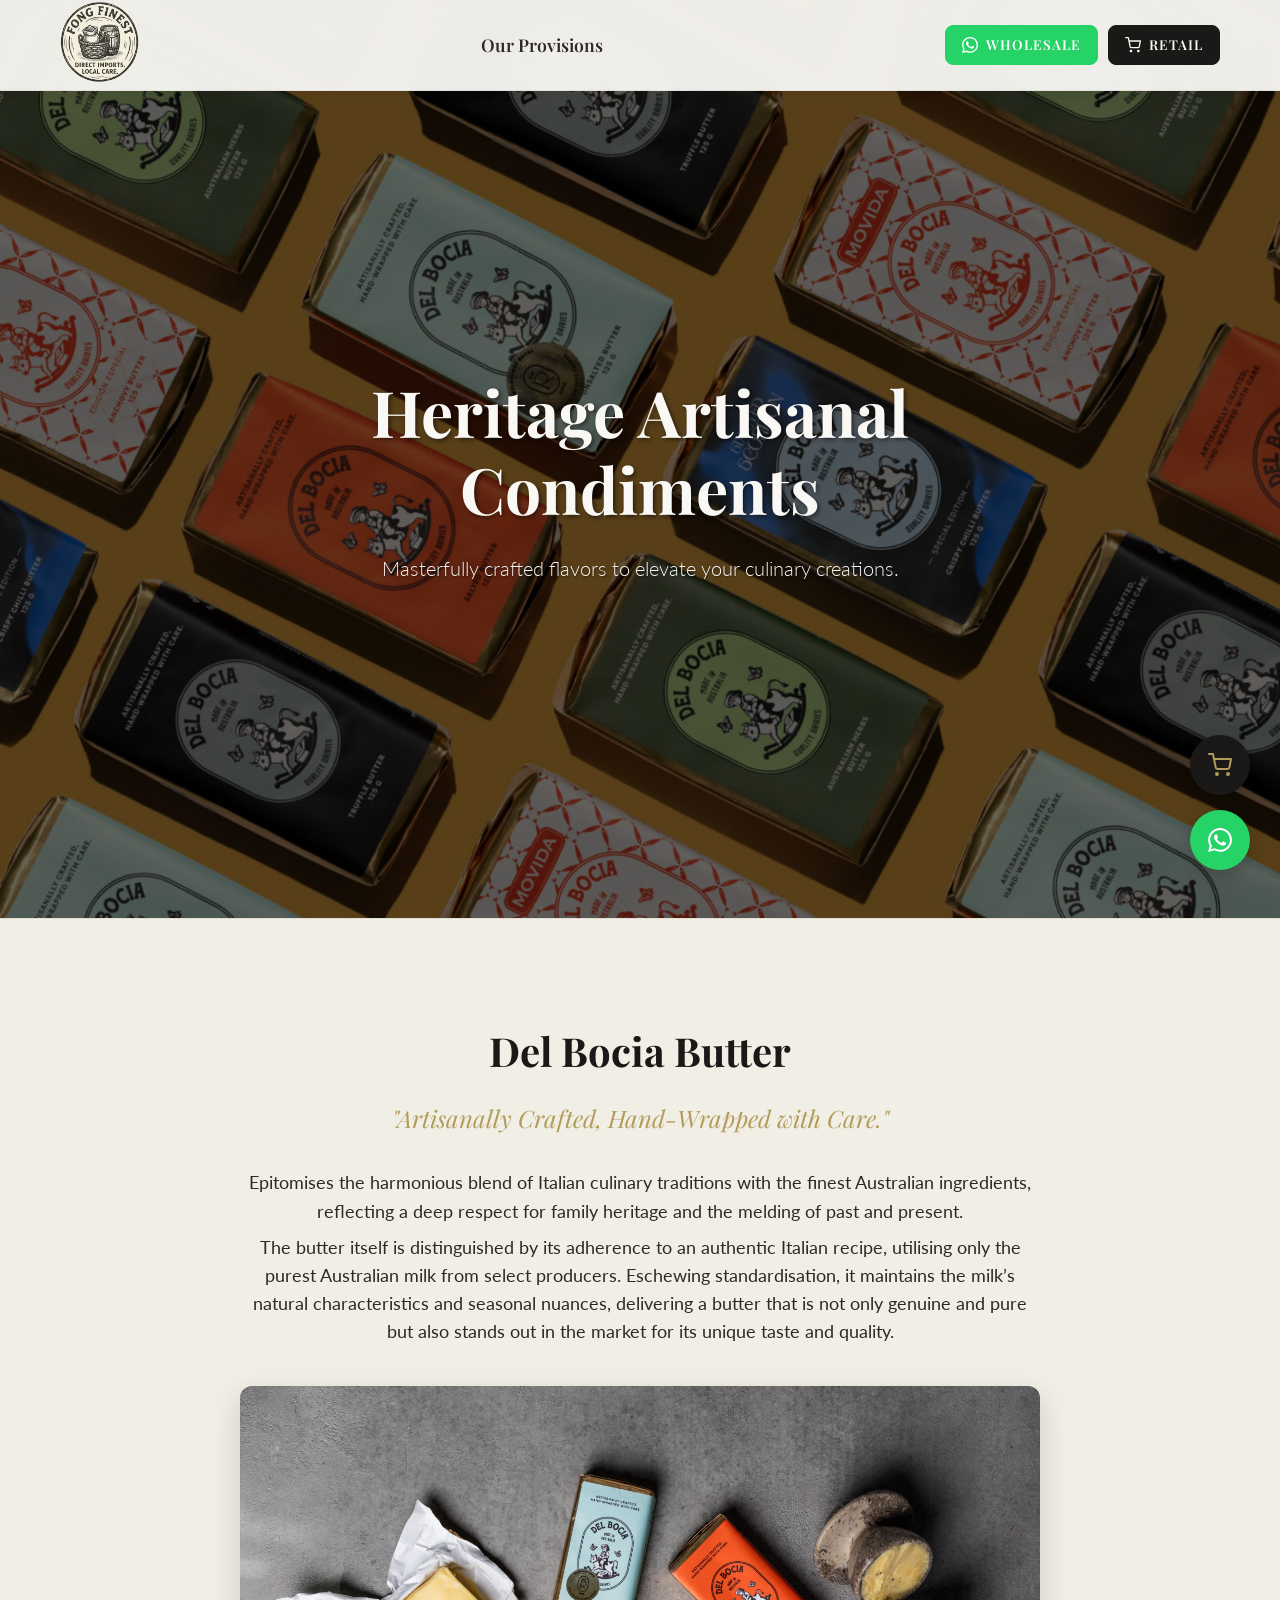
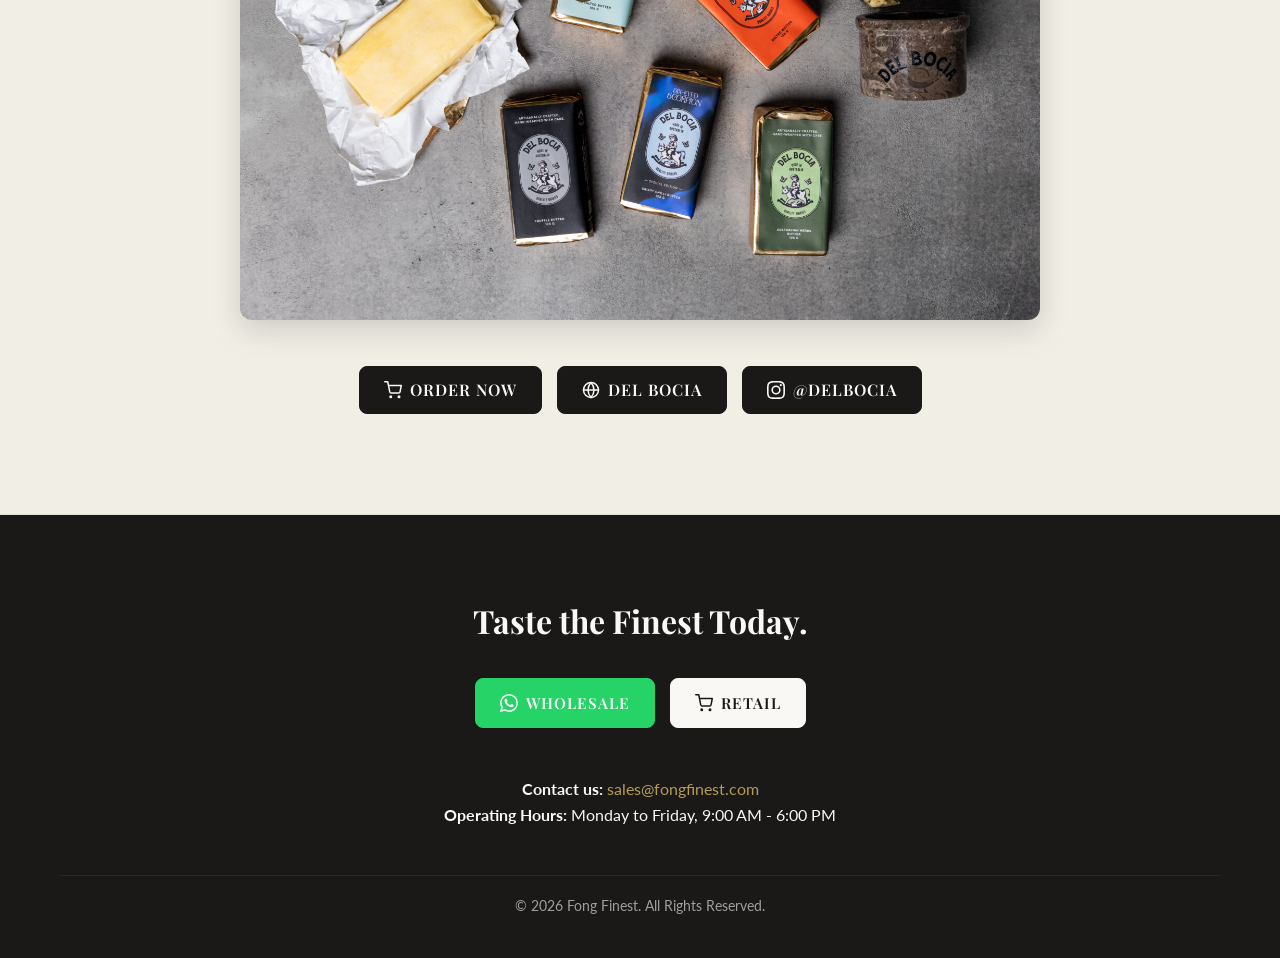
==== butter.html @ 6e46951b "feat: Add Del Bocia Butter product page and update hero rotation" ====
<!DOCTYPE html>
<html lang="en">
<head>
    <meta charset="UTF-8">
    <meta name="viewport" content="width=device-width, initial-scale=1.0">
    <title>Heritage Artisanal Condiments | Fong Finest</title>
    <meta name="description" content="Discover our Premium Condiments, featuring Del Bocia Butter.">
    
    <!-- Open Graph Meta Tags for Link Previews (WhatsApp, Telegram, etc.) -->
    <meta property="og:title" content="Del Bocia | Artisan Melbourne Butter">
    <meta property="og:description" content="Melbourne's premium butter, from an ancient Italian recipe. Genuine, exceptional, not for ordinary people.">
    <meta property="og:image" content="https://fongfinest.com/assets/DelBocia_hero1.jpg">
    <meta property="og:image:width" content="600">
    <meta property="og:url" content="https://delbocia.com.au/">
    <meta property="og:type" content="website">
    <link rel="icon" href="assets/favicon.png" type="image/png">
    <link rel="preconnect" href="https://fonts.googleapis.com">
    <link rel="preconnect" href="https://fonts.gstatic.com" crossorigin>
    <link href="https://fonts.googleapis.com/css2?family=Lato:wght@300;400;700&family=Playfair+Display:ital,wght@0,400;0,600;0,700;1,400&display=swap" rel="stylesheet">
    <link rel="stylesheet" href="style.css">
</head>
<body>
    <header class="navbar">
        <div class="container nav-content">
            <a href="index.html" class="logo">
                <img src="assets/logo.png" alt="Fong Finest Logo">
            </a>
            <nav class="nav-links">
                <a href="index.html#about">Our Provisions</a>
            </nav>
            <div class="nav-actions" style="display: flex; gap: 10px;">
                <a href="https://wa.me/6587593091" target="_blank" rel="noopener noreferrer" class="btn btn-whatsapp" style="display: flex; align-items: center; gap: 8px; font-size: 0.85rem; padding: 8px 16px;">
                    <svg xmlns="http://www.w3.org/2000/svg" width="16" height="16" viewBox="0 0 24 24" fill="currentColor"><path d="M17.472 14.382c-.297-.149-1.758-.867-2.03-.967-.273-.099-.471-.148-.67.15-.197.297-.767.966-.94 1.164-.173.199-.347.223-.644.075-.297-.15-1.255-.463-2.39-1.475-.888-.788-1.489-1.761-1.663-2.06-.173-.297-.018-.458.13-.606.134-.133.298-.347.446-.52.149-.174.198-.298.298-.497.099-.198.05-.371-.025-.52-.075-.149-.669-1.612-.916-2.207-.242-.579-.487-.5-.669-.51a12.8 12.8 0 0 0-.57-.01c-.198 0-.52.074-.792.372-.272.297-1.04 1.016-1.04 2.479 0 1.462 1.065 2.875 1.213 3.074.149.198 2.096 3.2 5.077 4.487.709.306 1.262.489 1.694.625.712.227 1.36.195 1.871.118.571-.085 1.758-.719 2.006-1.413.248-.694.248-1.289.173-1.413-.074-.124-.272-.198-.57-.347m-5.421 7.403h-.004a9.87 9.87 0 0 1-5.031-1.378l-.361-.214-3.741.982.998-3.648-.235-.374a9.86 9.86 0 0 1-1.51-5.26c.001-5.45 4.436-9.884 9.888-9.884 2.64 0 5.122 1.03 6.988 2.898a9.825 9.825 0 0 1 2.893 6.994c-.003 5.45-4.437 9.884-9.885 9.884m8.413-18.297A11.815 11.815 0 0 0 12.05 0C5.495 0 .16 5.335.157 11.892c0 2.096.547 4.142 1.588 5.945L.057 24l6.305-1.654a11.882 11.882 0 0 0 5.683 1.448h.005c6.554 0 11.89-5.335 11.893-11.893a11.821 11.821 0 0 0-3.48-8.413Z"/></svg>
                    Wholesale
                </a>
                <a href="https://order.fongfinest.com" target="_blank" rel="noopener noreferrer" class="btn btn-primary" style="display: flex; align-items: center; gap: 8px; font-size: 0.85rem; padding: 8px 16px;">
                    <svg xmlns="http://www.w3.org/2000/svg" width="16" height="16" viewBox="0 0 24 24" fill="none" stroke="currentColor" stroke-width="2" stroke-linecap="round" stroke-linejoin="round"><circle cx="9" cy="21" r="1"></circle><circle cx="20" cy="21" r="1"></circle><path d="M1 1h4l2.68 13.39a2 2 0 0 0 2 1.61h9.72a2 2 0 0 0 2-1.61L23 6H6"></path></svg>
                    Retail
                </a>
            </div>
            
            <button class="mobile-menu-toggle" aria-label="Toggle Menu">
                <span></span>
                <span></span>
                <span></span>
            </button>
        </div>
    </header>

    <main>
        <!-- Hero Section -->
        <section class="hero fade-in-up" style="background-image: url('assets/DelBocia_hero2.jpg'); background-color: #333; background-size: cover; background-position: center;">
            <div class="hero-overlay" style="background: rgba(0,0,0,0.6);"></div>
            <div class="container hero-content">
                <h1 class="hero-title">Heritage Artisanal Condiments</h1>
                <p class="hero-subtitle">Masterfully crafted flavors to elevate your culinary creations.</p>
            </div>
        </section>

        <!-- Product Section -->
        <section class="section about-section bg-cream">
            <div class="container about-container fade-in-up">
                <div class="about-text text-center" style="max-width: 800px; margin: 0 auto;">
                    <h2 class="section-title">Del Bocia Butter</h2>
                    <p class="tagline">"Artisanally Crafted, Hand-Wrapped with Care."</p>
                    <p class="body-text mt-4">Epitomises the harmonious blend of Italian culinary traditions with the finest Australian ingredients, reflecting a deep respect for family heritage and the melding of past and present.</p>
                    <p class="body-text mt-2">The butter itself is distinguished by its adherence to an authentic Italian recipe, utilising only the purest Australian milk from select producers. Eschewing standardisation, it maintains the milk’s natural characteristics and seasonal nuances, delivering a butter that is not only genuine and pure but also stands out in the market for its unique taste and quality.</p>
                    
                    <div style="margin: 40px 0;">
                        <img src="assets/DelBocia_hero1.jpg" alt="Del Bocia Premium Butter" style="max-width: 100%; border-radius: 12px; box-shadow: 0 10px 30px rgba(0,0,0,0.15);">
                    </div>
                    
                    <div style="display: flex; justify-content: center; gap: 15px; margin-top: 30px; flex-wrap: wrap;">
                        <a href="https://take.app/fongfinest/p/cmt3p95bo000a0ahrozds32z4" target="_blank" rel="noopener noreferrer" class="btn btn-primary" style="display: inline-flex; align-items: center; justify-content: center; gap: 8px;">
                            <svg xmlns="http://www.w3.org/2000/svg" width="18" height="18" viewBox="0 0 24 24" fill="none" stroke="currentColor" stroke-width="2" stroke-linecap="round" stroke-linejoin="round"><circle cx="9" cy="21" r="1"></circle><circle cx="20" cy="21" r="1"></circle><path d="M1 1h4l2.68 13.39a2 2 0 0 0 2 1.61h9.72a2 2 0 0 0 2-1.61L23 6H6"></path></svg>
                            Order Now
                        </a>
                        <a href="https://delbocia.com.au/" target="_blank" rel="noopener noreferrer" class="btn btn-primary" style="display: inline-flex; align-items: center; justify-content: center; gap: 8px;">
                            <svg xmlns="http://www.w3.org/2000/svg" width="18" height="18" viewBox="0 0 24 24" fill="none" stroke="currentColor" stroke-width="2" stroke-linecap="round" stroke-linejoin="round"><circle cx="12" cy="12" r="10"></circle><line x1="2" y1="12" x2="22" y2="12"></line><path d="M12 2a15.3 15.3 0 0 1 4 10 15.3 15.3 0 0 1-4 10 15.3 15.3 0 0 1-4-10 15.3 15.3 0 0 1 4-10z"></path></svg>
                            Del Bocia
                        </a>
                        <a href="https://www.instagram.com/delbocia" target="_blank" rel="noopener noreferrer" class="btn btn-primary" style="display: inline-flex; align-items: center; justify-content: center; gap: 8px; background-color: var(--vintage-black, #1a1a1a); border-color: var(--vintage-black, #1a1a1a);">
                            <svg xmlns="http://www.w3.org/2000/svg" width="18" height="18" viewBox="0 0 24 24" fill="currentColor"><path d="M12 2.163c3.204 0 3.584.012 4.85.07 3.252.148 4.771 1.691 4.919 4.919.058 1.265.069 1.645.069 4.849 0 3.205-.012 3.584-.069 4.849-.149 3.225-1.664 4.771-4.919 4.919-1.266.058-1.644.07-4.85.07-3.204 0-3.584-.012-4.849-.07-3.26-.149-4.771-1.699-4.919-4.92-.058-1.265-.07-1.644-.07-4.849 0-3.204.013-3.583.07-4.849.149-3.227 1.664-4.771 4.919-4.919 1.266-.057 1.645-.069 4.849-.069zM12 0C8.741 0 8.333.014 7.053.072 2.695.272.273 2.69.073 7.051.014 8.333 0 8.741 0 12c0 3.259.014 3.668.072 4.948.2 4.358 2.618 6.78 6.98 6.98 1.281.058 1.689.072 4.948.072 3.259 0 3.668-.014 4.948-.072 4.354-.2 6.782-2.618 6.979-6.98.059-1.28.073-1.689.073-4.948 0-3.259-.014-3.667-.072-4.947-.196-4.354-2.617-6.78-6.979-6.98C15.668.014 15.259 0 12 0zm0 5.838a6.162 6.162 0 1 0 0 12.324 6.162 6.162 0 0 0 0-12.324zM12 16a4 4 0 1 1 0-8 4 4 0 0 1 0 8zm6.406-11.845a1.44 1.44 0 1 0 0 2.881 1.44 1.44 0 0 0 0-2.881z"/></svg>
                            @delbocia
                        </a>
                    </div>
                </div>
            </div>
        </section>
    </main>

    <!-- Footer -->
    <footer id="contact" class="footer">
        <div class="container footer-content fade-in-up">
            <h2 class="footer-title">Taste the Finest Today.</h2>
            <div style="display: flex; gap: 15px; justify-content: center; flex-wrap: wrap;" class="mt-4">
                <a href="https://wa.me/6587593091" target="_blank" rel="noopener noreferrer" class="btn btn-whatsapp" style="display: flex; align-items: center; gap: 8px; font-size: 0.95rem; padding: 12px 24px;">
                    <svg xmlns="http://www.w3.org/2000/svg" width="18" height="18" viewBox="0 0 24 24" fill="currentColor"><path d="M17.472 14.382c-.297-.149-1.758-.867-2.03-.967-.273-.099-.471-.148-.67.15-.197.297-.767.966-.94 1.164-.173.199-.347.223-.644.075-.297-.15-1.255-.463-2.39-1.475-.888-.788-1.489-1.761-1.663-2.06-.173-.297-.018-.458.13-.606.134-.133.298-.347.446-.52.149-.174.198-.298.298-.497.099-.198.05-.371-.025-.52-.075-.149-.669-1.612-.916-2.207-.242-.579-.487-.5-.669-.51a12.8 12.8 0 0 0-.57-.01c-.198 0-.52.074-.792.372-.272.297-1.04 1.016-1.04 2.479 0 1.462 1.065 2.875 1.213 3.074.149.198 2.096 3.2 5.077 4.487.709.306 1.262.489 1.694.625.712.227 1.36.195 1.871.118.571-.085 1.758-.719 2.006-1.413.248-.694.248-1.289.173-1.413-.074-.124-.272-.198-.57-.347m-5.421 7.403h-.004a9.87 9.87 0 0 1-5.031-1.378l-.361-.214-3.741.982.998-3.648-.235-.374a9.86 9.86 0 0 1-1.51-5.26c.001-5.45 4.436-9.884 9.888-9.884 2.64 0 5.122 1.03 6.988 2.898a9.825 9.825 0 0 1 2.893 6.994c-.003 5.45-4.437 9.884-9.885 9.884m8.413-18.297A11.815 11.815 0 0 0 12.05 0C5.495 0 .16 5.335.157 11.892c0 2.096.547 4.142 1.588 5.945L.057 24l6.305-1.654a11.882 11.882 0 0 0 5.683 1.448h.005c6.554 0 11.89-5.335 11.893-11.893a11.821 11.821 0 0 0-3.48-8.413Z"/></svg>
                    Wholesale
                </a>
                <a href="https://take.app/fongfinest" target="_blank" rel="noopener noreferrer" class="btn btn-primary" style="display: flex; align-items: center; gap: 8px; font-size: 0.95rem; padding: 12px 24px;">
                    <svg xmlns="http://www.w3.org/2000/svg" width="18" height="18" viewBox="0 0 24 24" fill="none" stroke="currentColor" stroke-width="2" stroke-linecap="round" stroke-linejoin="round"><circle cx="9" cy="21" r="1"></circle><circle cx="20" cy="21" r="1"></circle><path d="M1 1h4l2.68 13.39a2 2 0 0 0 2 1.61h9.72a2 2 0 0 0 2-1.61L23 6H6"></path></svg>
                    Retail
                </a>
            </div>
            
            <div class="footer-info mt-6">
                <p><strong>Contact us:</strong> <a href="mailto:sales@fongfinest.com">sales@fongfinest.com</a></p>
                <p><strong>Operating Hours:</strong> Monday to Friday, 9:00 AM - 6:00 PM</p>
            </div>
            
            <div class="footer-bottom mt-6">
                <p>&copy; 2026 Fong Finest. All Rights Reserved.</p>
            </div>
        </div>
    </footer>

    <!-- Floating Action Buttons -->
    <div class="floating-actions" style="position: fixed; bottom: 30px; right: 30px; display: flex; flex-direction: column; gap: 15px; z-index: 1000;">
        <a href="https://take.app/fongfinest" target="_blank" rel="noopener noreferrer" class="floating-btn" aria-label="Retail Shop" style="background-color: var(--vintage-black); color: var(--gold);">
            <svg xmlns="http://www.w3.org/2000/svg" width="24" height="24" viewBox="0 0 24 24" fill="none" stroke="currentColor" stroke-width="2" stroke-linecap="round" stroke-linejoin="round"><circle cx="9" cy="21" r="1"></circle><circle cx="20" cy="21" r="1"></circle><path d="M1 1h4l2.68 13.39a2 2 0 0 0 2 1.61h9.72a2 2 0 0 0 2-1.61L23 6H6"></path></svg>
        </a>
        <a href="https://wa.me/6587593091" target="_blank" rel="noopener noreferrer" class="floating-btn" aria-label="Wholesale Enquiries" style="background-color: #25D366; color: white;">
            <svg xmlns="http://www.w3.org/2000/svg" width="24" height="24" viewBox="0 0 24 24" fill="currentColor"><path d="M17.472 14.382c-.297-.149-1.758-.867-2.03-.967-.273-.099-.471-.148-.67.15-.197.297-.767.966-.94 1.164-.173.199-.347.223-.644.075-.297-.15-1.255-.463-2.39-1.475-.888-.788-1.489-1.761-1.663-2.06-.173-.297-.018-.458.13-.606.134-.133.298-.347.446-.52.149-.174.198-.298.298-.497.099-.198.05-.371-.025-.52-.075-.149-.669-1.612-.916-2.207-.242-.579-.487-.5-.669-.51a12.8 12.8 0 0 0-.57-.01c-.198 0-.52.074-.792.372-.272.297-1.04 1.016-1.04 2.479 0 1.462 1.065 2.875 1.213 3.074.149.198 2.096 3.2 5.077 4.487.709.306 1.262.489 1.694.625.712.227 1.36.195 1.871.118.571-.085 1.758-.719 2.006-1.413.248-.694.248-1.289.173-1.413-.074-.124-.272-.198-.57-.347m-5.421 7.403h-.004a9.87 9.87 0 0 1-5.031-1.378l-.361-.214-3.741.982.998-3.648-.235-.374a9.86 9.86 0 0 1-1.51-5.26c.001-5.45 4.436-9.884 9.888-9.884 2.64 0 5.122 1.03 6.988 2.898a9.825 9.825 0 0 1 2.893 6.994c-.003 5.45-4.437 9.884-9.885 9.884m8.413-18.297A11.815 11.815 0 0 0 12.05 0C5.495 0 .16 5.335.157 11.892c0 2.096.547 4.142 1.588 5.945L.057 24l6.305-1.654a11.882 11.882 0 0 0 5.683 1.448h.005c6.554 0 11.89-5.335 11.893-11.893a11.821 11.821 0 0 0-3.48-8.413Z"/></svg>
        </a>
    </div>

    <script src="script.js"></script>
</body>
</html>
---- style.css ----
:root {
    --cream: #f9f8f4;
    --cream-dark: #f0eee5;
    --charcoal: #2d2a26;
    --vintage-black: #1a1918;
    --gold: #b39b59;
    --gold-dark: #9e8745;
    
    --font-heading: 'Playfair Display', serif;
    --font-body: 'Lato', sans-serif;
}

* {
    margin: 0;
    padding: 0;
    box-sizing: border-box;
}

html {
    scroll-behavior: smooth;
    overscroll-behavior-y: none;
}

body {
    font-family: var(--font-body);
    color: var(--charcoal);
    overscroll-behavior-y: none;
    background-color: var(--cream);
    background-image: url("data:image/svg+xml,%3Csvg width='40' height='40' viewBox='0 0 40 40' xmlns='http://www.w3.org/2000/svg'%3E%3Cpath d='M20 20.5V18H0v-2h20v-2H0v-2h20v-2H0V8h20V6H0V4h20V2H0V0h22v20h2V0h2v20h2V0h2v20h2V0h2v20h2V0h2v20h2v2H20v-1.5zM0 20h2v20H0V20zm4 0h2v20H4V20zm4 0h2v20H8V20zm4 0h2v20h-2V20zm4 0h2v20h-2V20zm4 4h20v2H20v-2zm0 4h20v2H20v-2zm0 4h20v2H20v-2zm0 4h20v2H20v-2z' fill='%23e6e4d8' fill-opacity='0.15' fill-rule='evenodd'/%3E%3C/svg%3E");
    line-height: 1.6;
    overflow-x: hidden;
}

h1, h2, h3, h4, h5, h6 {
    font-family: var(--font-heading);
    color: var(--vintage-black);
    font-weight: 700;
}

a {
    text-decoration: none;
    color: inherit;
}

.container {
    width: 100%;
    max-width: 1200px;
    margin: 0 auto;
    padding: 0 20px;
}

.text-center { text-align: center; }
.mt-2 { margin-top: 0.5rem; }
.mt-4 { margin-top: 2rem; }
.mt-6 { margin-top: 3rem; }

/* Utilities */
.bg-cream { background-color: var(--cream-dark); }
.bg-charcoal { background-color: var(--charcoal); }
.text-cream { color: var(--cream); }
.text-light { color: #e0e0e0; }

/* Buttons */
.btn {
    display: inline-block;
    padding: 10px 24px;
    font-family: var(--font-heading);
    font-weight: 600;
    text-transform: uppercase;
    letter-spacing: 1px;
    border: 1px solid transparent;
    border-radius: 8px;
    cursor: pointer;
    transition: all 0.3s ease;
}

.btn-primary {
    background-color: var(--vintage-black);
    color: var(--cream);
    border-color: var(--vintage-black);
}

.btn-primary:hover {
    background-color: var(--gold);
    border-color: var(--gold);
    color: var(--vintage-black);
}

.btn-whatsapp {
    background-color: #25D366;
    color: white;
    border-color: #25D366;
}

.btn-whatsapp:hover {
    background-color: #128C7E;
    border-color: #128C7E;
    color: white;
}

.btn-large {
    padding: 16px 40px;
    font-size: 1.1rem;
}

/* Navbar */
.navbar {
    background-color: rgba(249, 248, 244, 0.95);
    backdrop-filter: blur(5px);
    position: fixed;
    width: 100%;
    top: 0;
    z-index: 1000;
    box-shadow: 0 2px 10px rgba(0,0,0,0.05);
    border-bottom: 1px solid rgba(0,0,0,0.05);
}

.nav-content {
    display: flex;
    justify-content: space-between;
    align-items: center;
    height: 90px;
}

.logo img {
    height: 80px;
    width: auto;
    transition: height 0.3s ease;
}

.nav-links {
    display: flex;
    gap: 30px;
}

.nav-links a {
    font-family: var(--font-heading);
    font-weight: 600;
    font-size: 1.1rem;
    color: var(--charcoal);
    position: relative;
    transition: color 0.3s;
}

.nav-links a:hover {
    color: var(--gold);
}

.nav-links a::after {
    content: '';
    position: absolute;
    width: 0;
    height: 2px;
    bottom: -4px;
    left: 0;
    background-color: var(--gold);
    transition: width 0.3s ease;
}

.nav-links a:hover::after {
    width: 100%;
}

.mobile-menu-toggle {
    display: none;
    background: none;
    border: none;
    cursor: pointer;
    flex-direction: column;
    gap: 5px;
}

.mobile-menu-toggle span {
    width: 25px;
    height: 2px;
    background-color: var(--charcoal);
    transition: 0.3s;
}

/* Sections */
.section {
    padding: 100px 0;
}

.section-title {
    font-size: 2.5rem;
    margin-bottom: 1rem;
}

/* Hero */
.hero {
    height: 102vh; /* Slightly more than 100vh to push the next section completely out of view */
    min-height: 100vh;
    display: flex;
    align-items: center;
    justify-content: center;
    position: relative;
    background-image: url('assets/DelBocia_hero1.jpg');
    background-size: cover;
    background-position: center;
    background-attachment: fixed;
    text-align: center;
    padding-top: 80px;
}

.hero-overlay {
    position: absolute;
    top: 0; left: 0; right: 0; bottom: 0;
    background: rgba(26, 25, 24, 0.6);
}

.hero-content {
    position: relative;
    z-index: 1;
    color: var(--cream);
    max-width: 800px;
}

.hero-title {
    font-size: 4rem;
    line-height: 1.2;
    margin-bottom: 1.5rem;
    color: var(--cream);
    text-shadow: 2px 2px 4px rgba(0,0,0,0.5);
}

.hero-subtitle {
    font-size: 1.25rem;
    margin-bottom: 2.5rem;
    font-weight: 300;
    text-shadow: 1px 1px 2px rgba(0,0,0,0.5);
}

/* About */
.about-section {
    border-top: 1px solid #e2dfd5;
    border-bottom: 1px solid #e2dfd5;
}

.about-text {
    max-width: 800px;
    margin: 0 auto;
}

.tagline {
    font-family: var(--font-heading);
    font-style: italic;
    font-size: 1.5rem;
    color: var(--gold);
    margin-bottom: 1.5rem;
}

.body-text {
    font-size: 1.1rem;
}

/* Global Grid */
.grid {
    display: grid;
    gap: 30px;
}

/* Flagship Grid */
.flagship-grid {
    grid-template-columns: repeat(auto-fit, minmax(400px, 1fr));
}

.coming-soon-grid {
    grid-template-columns: repeat(auto-fit, minmax(250px, 1fr));
}

.flagship-card {
    background: var(--cream);
    border: 1px solid #e2dfd5;
    overflow: hidden;
    transition: transform 0.4s ease, box-shadow 0.4s ease;
    cursor: pointer;
    border-radius: 12px;
}

.flagship-card:hover {
    transform: translateY(-10px);
    box-shadow: 0 15px 30px rgba(0,0,0,0.08);
}

.card-img {
    height: 400px;
    background-size: cover;
    background-position: center;
    transition: transform 0.6s ease;
}

.flagship-card:hover .card-img {
    transform: scale(1.05);
}

.card-content {
    padding: 35px 25px;
    text-align: center;
    background: var(--cream);
    position: relative;
    z-index: 2;
}

.availability-badge {
    display: inline-block;
    background-color: var(--gold);
    color: var(--vintage-black);
    padding: 5px 12px;
    font-size: 0.75rem;
    font-weight: bold;
    text-transform: uppercase;
    letter-spacing: 1px;
    border-radius: 20px;
    margin-bottom: 15px;
}

.card-title {
    font-size: 1.8rem;
    margin-bottom: 12px;
    color: var(--charcoal);
}

.card-desc {
    font-size: 1.05rem;
    color: #555;
    line-height: 1.6;
}

.coming-soon-teaser {
    padding: 40px 0;
    margin-top: 50px;
    border-top: 1px solid #e2dfd5;
}

.teaser-text {
    font-family: var(--font-heading);
    font-style: italic;
    font-size: 1.2rem;
    color: #888;
}

.blurred-card {
    position: relative;
    cursor: default;
    pointer-events: none;
}

.blurred-card .card-img {
    filter: blur(5px) grayscale(40%);
    transform: scale(1.1); /* Prevents blurred edges from showing background */
}

.blurred-card:hover .card-img {
    transform: scale(1.1); /* Override default hover */
}

.card-overlay {
    position: absolute;
    top: 0; left: 0; right: 0; bottom: 0;
    background: rgba(0,0,0,0.5);
    display: flex;
    flex-direction: column;
    align-items: center;
    justify-content: center;
    color: var(--gold);
    z-index: 3;
}

.card-overlay h3 {
    margin-top: 15px;
    font-size: 1.5rem;
    letter-spacing: 3px;
    text-transform: uppercase;
    font-family: var(--font-heading);
}

/* Advantage */
.advantage-grid {
    grid-template-columns: repeat(auto-fit, minmax(250px, 1fr));
}

.advantage-item {
    text-align: center;
    padding: 30px 20px;
}

.icon-wrapper {
    color: var(--gold);
    margin-bottom: 20px;
}



.advantage-item h4 {
    color: var(--cream);
    font-size: 1.3rem;
    margin-bottom: 15px;
}

.advantage-item p {
    font-size: 0.95rem;
    opacity: 0.8;
}

/* Footer */
.footer {
    background-color: var(--vintage-black);
    color: var(--cream);
    padding: 80px 0 40px;
    text-align: center;
}

.footer-title {
    color: var(--cream);
    font-size: 2rem;
}

.footer .btn-primary {
    background-color: var(--cream);
    color: var(--vintage-black);
    border-color: var(--cream);
}

.footer .btn-primary:hover {
    background-color: var(--gold);
    color: var(--vintage-black);
    border-color: var(--gold);
}

.footer-info a {
    color: var(--gold);
    transition: color 0.3s;
}

.footer-info a:hover {
    color: var(--gold-dark);
}

.footer-bottom {
    border-top: 1px solid rgba(255,255,255,0.1);
    padding-top: 20px;
    font-size: 0.85rem;
    opacity: 0.6;
}

/* Animations */
.fade-in-up {
    opacity: 0;
    transform: translateY(30px);
    transition: opacity 0.8s ease, transform 0.8s ease;
}

.fade-in-up.visible {
    opacity: 1;
    transform: translateY(0);
}

/* Responsive */
@media (max-width: 768px) {
    .nav-content {
        height: 65px;
    }
    
    .logo img {
        height: 55px;
    }

    .nav-links, .cta-nav, .nav-actions {
        display: none;
    }
    
    .mobile-menu-toggle {
        display: flex;
    }
    
    .hero-title {
        font-size: 2.5rem;
    }
    
    .section {
        padding: 60px 0;
    }
    
    .flagship-grid {
        grid-template-columns: 1fr;
    }
}

@media (max-width: 480px) {
    .hero-title {
        font-size: 2rem;
    }
    
    .hero-subtitle {
        font-size: 1rem;
    }
    
    .section-title {
        font-size: 1.8rem;
    }
    
    .footer-title {
        font-size: 1.8rem;
    }
    
    .hero-actions, .footer-content > div {
        flex-direction: column;
        width: 100%;
        padding: 0 20px;
    }
    
    .hero-actions .btn, .footer-content .btn-primary, .footer-content .btn-whatsapp {
        width: 100%;
        justify-content: center;
    }
    
    .floating-btn {
        width: 50px;
        height: 50px;
    }
    
    .floating-btn svg {
        width: 20px;
        height: 20px;
    }
}

/* Floating Action Buttons */
.floating-btn {
    width: 60px;
    height: 60px;
    border-radius: 50%;
    display: flex;
    align-items: center;
    justify-content: center;
    box-shadow: 0 4px 15px rgba(0,0,0,0.2);
    transition: transform 0.3s ease, box-shadow 0.3s ease;
    animation: pulse 2s infinite;
}

.floating-btn:hover {
    transform: translateY(-5px);
    box-shadow: 0 6px 20px rgba(0,0,0,0.3);
    animation: none;
}

@keyframes pulse {
    0% {
        box-shadow: 0 0 0 0 rgba(179, 155, 89, 0.7);
    }
    70% {
        box-shadow: 0 0 0 15px rgba(179, 155, 89, 0);
    }
    100% {
        box-shadow: 0 0 0 0 rgba(179, 155, 89, 0);
    }
}
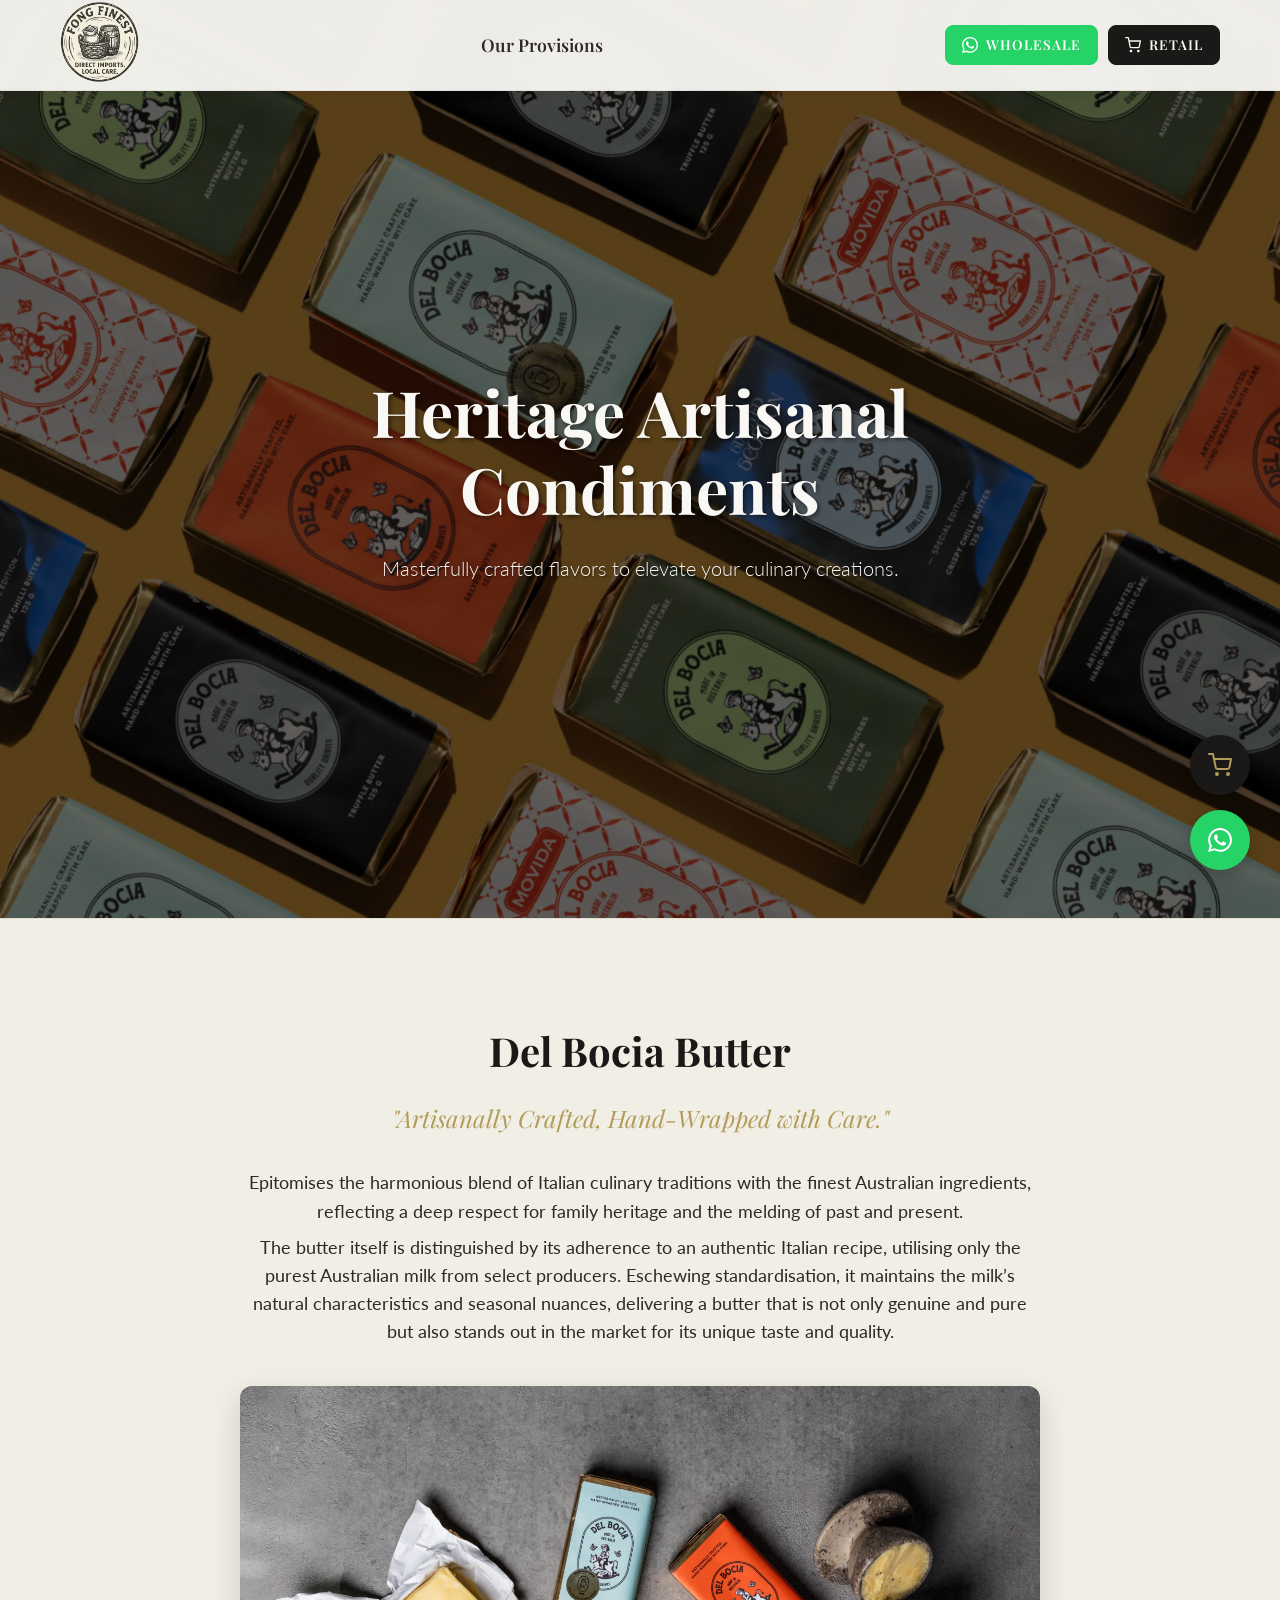
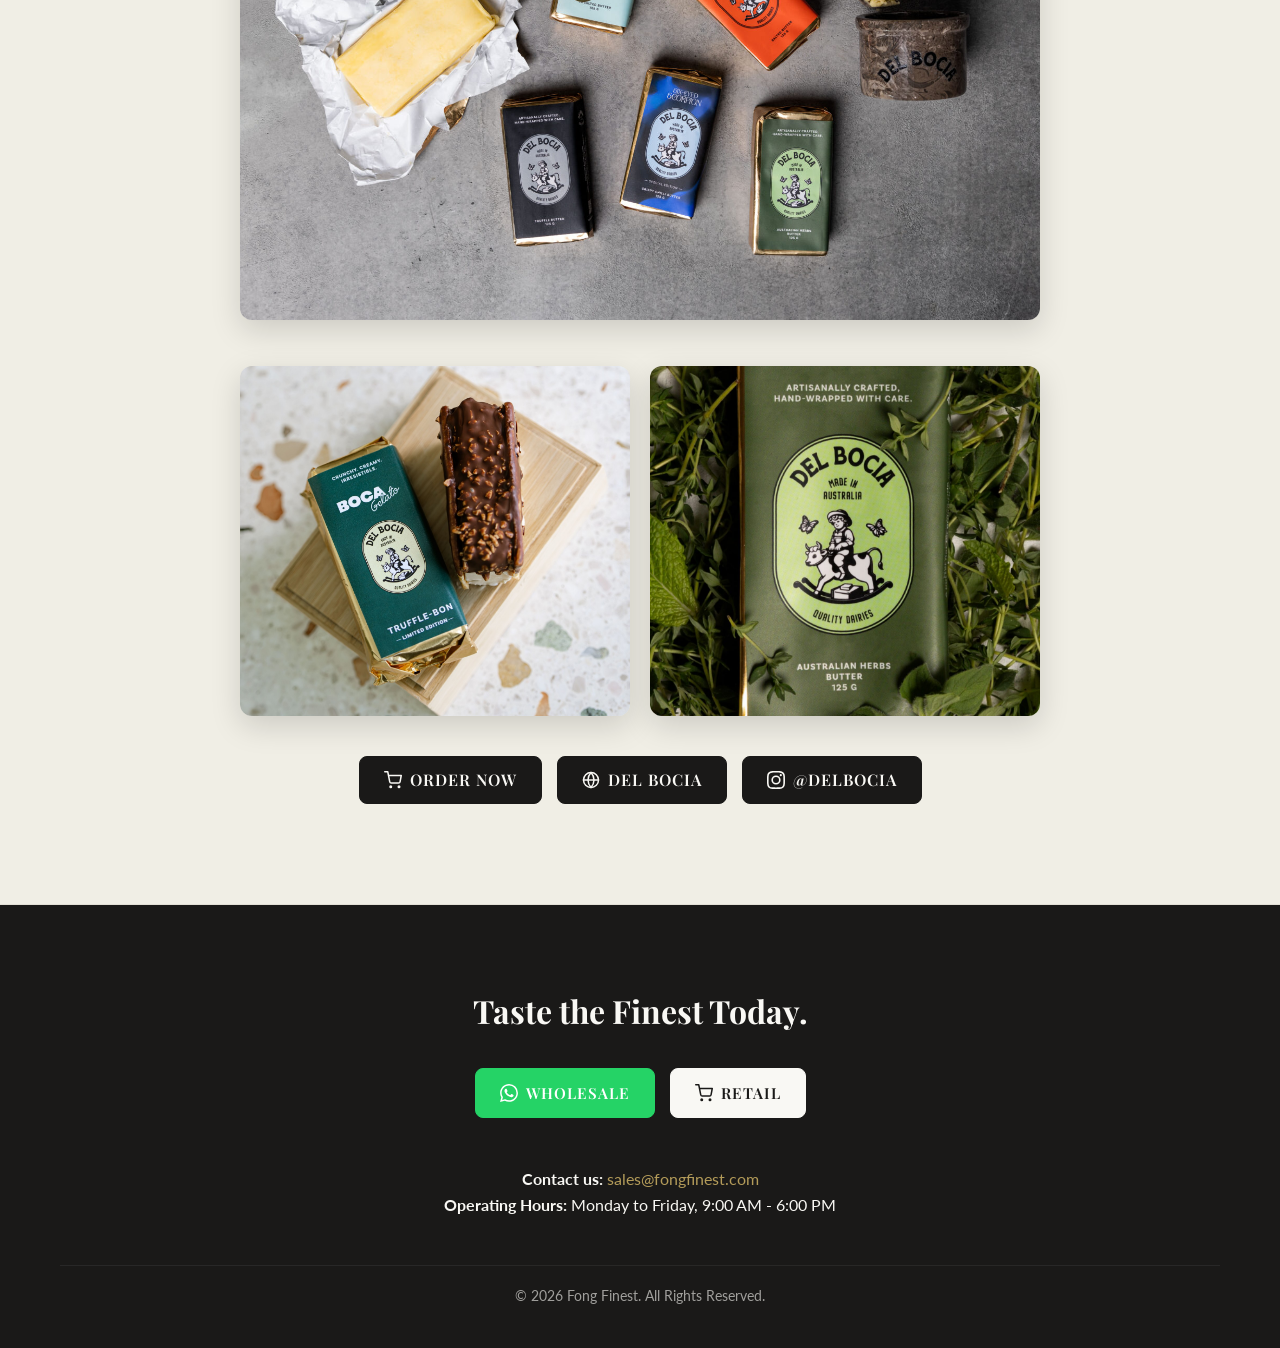
==== commit 0d88358c: "feat: Update butter portfolio text and add image gallery" ====
--- a/butter.html
+++ b/butter.html
@@ -70,6 +70,11 @@
                         <img src="assets/DelBocia_hero1.jpg" alt="Del Bocia Premium Butter" style="max-width: 100%; border-radius: 12px; box-shadow: 0 10px 30px rgba(0,0,0,0.15);">
                     </div>
                     
+                    <div style="margin: 40px 0; display: grid; grid-template-columns: repeat(auto-fit, minmax(200px, 1fr)); gap: 20px;">
+                        <img src="assets/delbocia_01.jpg" alt="Del Bocia Butter" style="max-width: 100%; border-radius: 12px; box-shadow: 0 10px 30px rgba(0,0,0,0.15); height: 350px; object-fit: cover; width: 100%;">
+                        <img src="assets/delbocia_02.jpg" alt="Del Bocia Butter" style="max-width: 100%; border-radius: 12px; box-shadow: 0 10px 30px rgba(0,0,0,0.15); height: 350px; object-fit: cover; width: 100%;">
+                    </div>
+                    
                     <div style="display: flex; justify-content: center; gap: 15px; margin-top: 30px; flex-wrap: wrap;">
                         <a href="https://take.app/fongfinest/p/cmt3p95bo000a0ahrozds32z4" target="_blank" rel="noopener noreferrer" class="btn btn-primary" style="display: inline-flex; align-items: center; justify-content: center; gap: 8px;">
                             <svg xmlns="http://www.w3.org/2000/svg" width="18" height="18" viewBox="0 0 24 24" fill="none" stroke="currentColor" stroke-width="2" stroke-linecap="round" stroke-linejoin="round"><circle cx="9" cy="21" r="1"></circle><circle cx="20" cy="21" r="1"></circle><path d="M1 1h4l2.68 13.39a2 2 0 0 0 2 1.61h9.72a2 2 0 0 0 2-1.61L23 6H6"></path></svg>
